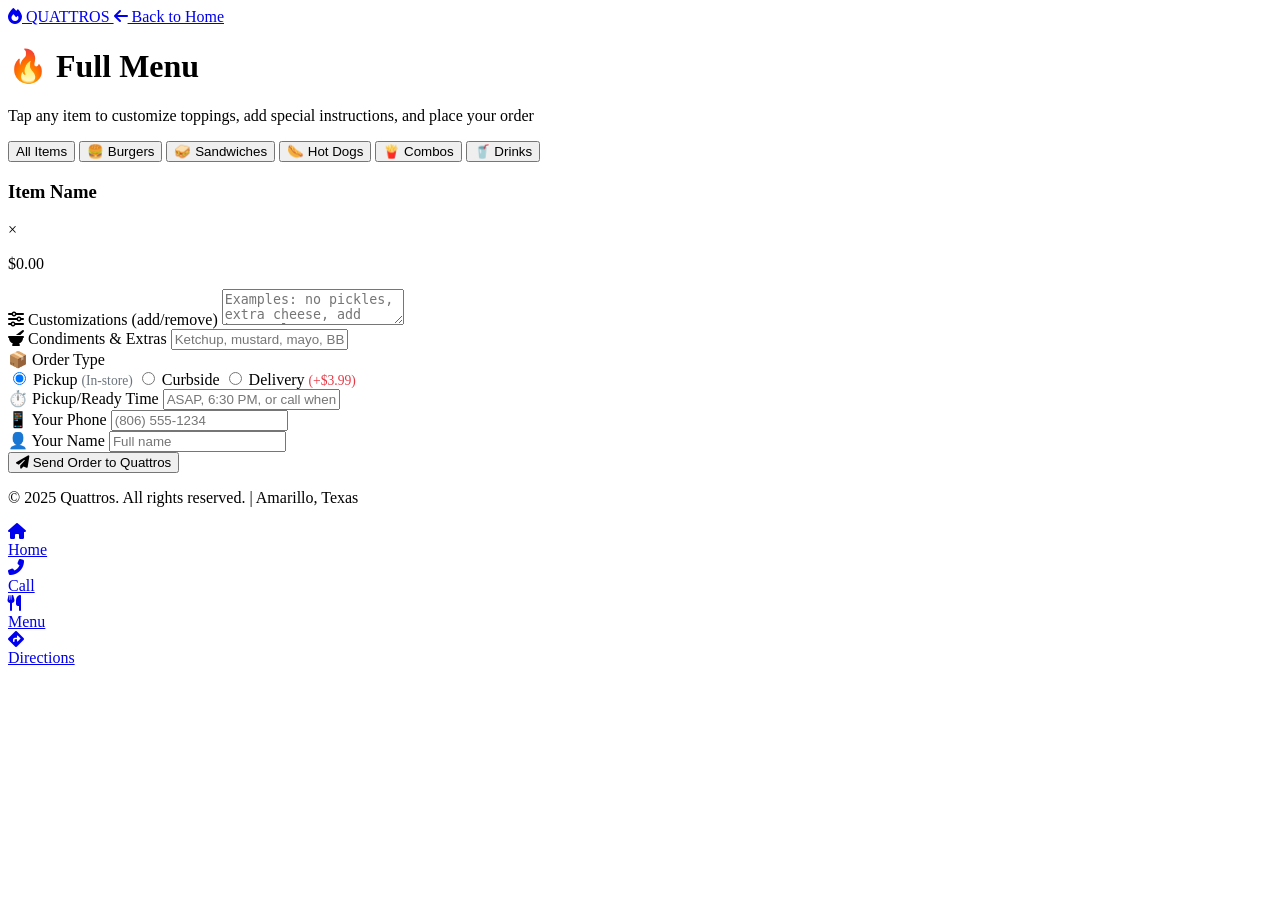
==== menu.html @ b724d635 "Add files via upload" ====
<!doctype html>
<html lang="en">
    <head>
        <meta charset="UTF-8" />
        <meta
            name="viewport"
            content="width=device-width, initial-scale=1.0, viewport-fit=cover"
        />
        <meta
            name="description"
            content="Quattros full menu - customize your burger, sandwich, or hot dog with toppings, condiments, and choose pickup or delivery. Order online now!"
        />
        <meta name="robots" content="index, follow" />

        <meta
            property="og:title"
            content="Quattros Menu - Customize & Order Online"
        />
        <meta
            property="og:description"
            content="Build your perfect meal with our full menu. Choose pickup, curbside, or delivery."
        />
        <meta property="og:type" content="website" />

        <link
            rel="canonical"
            href="https://www.quattrosamarillo.com/menu.html"
        />
        <link rel="icon" type="image/x-icon" href="assets/images/favicon.ico" />

        <link rel="preconnect" href="https://fonts.googleapis.com" />
        <link rel="preconnect" href="https://fonts.gstatic.com" crossorigin />
        <link
            href="https://fonts.googleapis.com/css2?family=Bebas+Neue&family=Inter:wght@400;500;600;700;800&display=swap"
            rel="stylesheet"
        />
        <link
            rel="stylesheet"
            href="https://cdnjs.cloudflare.com/ajax/libs/font-awesome/6.4.0/css/all.min.css"
        />
        <link rel="stylesheet" href="/assets/css/styles.css" />
        <link rel="stylesheet" href="/assets/css/menu-styles.css" />

        <title>Quattros Full Menu | Customize & Order Online</title>
    </head>
    <body>
        <nav class="menu-nav">
            <div class="nav-container">
                <a href="index.html" class="logo">
                    <i class="fas fa-fire"></i>
                    QUATTROS
                </a>
                <a href="index.html" class="back-home-btn">
                    <i class="fas fa-arrow-left"></i>
                    Back to Home
                </a>
            </div>
        </nav>

        <main class="menu-full-page">
            <div class="menu-header-page">
                <h1>🔥 Full Menu</h1>
                <p>
                    Tap any item to customize toppings, add special
                    instructions, and place your order
                </p>
            </div>

            <div class="category-filter">
                <button data-cat="all" class="filter-btn active">
                    All Items
                </button>
                <button data-cat="burgers" class="filter-btn">
                    🍔 Burgers
                </button>
                <button data-cat="sandwiches" class="filter-btn">
                    🥪 Sandwiches
                </button>
                <button data-cat="hotdogs" class="filter-btn">
                    🌭 Hot Dogs
                </button>
                <button data-cat="combos" class="filter-btn">🍟 Combos</button>
                <button data-cat="drinks" class="filter-btn">🥤 Drinks</button>
            </div>

            <div id="menuContainer" class="menu-items-grid"></div>
        </main>

        <!-- Order Modal -->
        <div id="orderModal" class="modal">
            <div class="modal-content">
                <div class="modal-header">
                    <h3 id="modalItemName">Item Name</h3>
                    <span class="close-modal">&times;</span>
                </div>
                <div class="modal-body">
                    <p class="modal-price" id="modalPrice">$0.00</p>
                    <form id="orderForm">
                        <input type="hidden" id="itemId" />
                        <input type="hidden" id="itemPrice" />

                        <div class="form-group">
                            <label
                                ><i class="fas fa-sliders-h"></i> Customizations
                                (add/remove)</label
                            >
                            <textarea
                                id="customizations"
                                rows="2"
                                placeholder="Examples: no pickles, extra cheese, add bacon, lettuce on side"
                            ></textarea>
                        </div>

                        <div class="form-group">
                            <label
                                ><i class="fas fa-mortar-pestle"></i> Condiments
                                & Extras</label
                            >
                            <input
                                type="text"
                                id="condiments"
                                placeholder="Ketchup, mustard, mayo, BBQ, jalapeños..."
                            />
                        </div>

                        <!-- Inside the modal, replace the Order Type section -->
                         <div class="form-group">
                             <label>📦 Order Type</label>
                             <div class="radio-group">
                                 <label>
                                     <input type="radio" name="orderType" value="Pickup" checked>
                                     Pickup <span style="color: #6c757d; font-size: 0.85rem;">(In-store)</span>
                                 </label>
                                 <label>
                                     <input type="radio" name="orderType" value="Curbside">
                                     Curbside
                                 </label>
                                 <label>
                                     <input type="radio" name="orderType" value="Delivery">
                                     Delivery <span style="color: #e63946; font-size: 0.85rem;">(+$3.99)</span>
                                 </label>
                             </div>
                         </div>

                        <div
                            id="addressGroup"
                            class="form-group"
                            style="display: none"
                        >
                            <label>🏠 Delivery Address</label>
                            <input
                                type="text"
                                id="deliveryAddress"
                                placeholder="Street address, city, zip"
                            />
                        </div>

                        <div class="form-group">
                            <label>⏱️ Pickup/Ready Time</label>
                            <input
                                type="text"
                                id="timeNote"
                                placeholder="ASAP, 6:30 PM, or call when ready"
                            />
                        </div>

                        <div class="form-group">
                            <label>📱 Your Phone</label>
                            <input
                                type="tel"
                                id="customerPhone"
                                required
                                placeholder="(806) 555-1234"
                            />
                        </div>

                        <div class="form-group">
                            <label>👤 Your Name</label>
                            <input
                                type="text"
                                id="customerName"
                                required
                                placeholder="Full name"
                            />
                        </div>

                        <button type="submit" class="btn-submit-order">
                            <i class="fas fa-paper-plane"></i> Send Order to
                            Quattros
                        </button>
                    </form>
                </div>
            </div>
        </div>

        <footer>
            <p>&copy; 2025 Quattros. All rights reserved. | Amarillo, Texas</p>
        </footer>
        
               <!-- Sticky Action Bar - Premium Liquid Glass -->
               <div class="sticky-action-bar">
               
                   <a href="index.html" class="action-btn" id="homeBtn">
                       <div class="btn-icon">
                           <i class="fas fa-home"></i>
                       </div>
                       <span class="btn-label">Home</span>
                       <div class="btn-glow"></div>
                   </a>
               
                   <a href="tel:+18065551234" class="action-btn" id="callBtn">
                       <div class="btn-icon">
                           <i class="fas fa-phone-alt"></i>
                       </div>
                       <span class="btn-label">Call</span>
                       <div class="btn-glow"></div>
                   </a>
                   
                   <a href="menu.html" class="action-btn" id="menuBtn">
                       <div class="btn-icon">
                           <i class="fas fa-utensils"></i>
                       </div>
                       <span class="btn-label">Menu</span>
                       <div class="btn-glow"></div>
                   </a>
                   
                   <a href="https://maps.google.com/?q=Amarillo+TX" target="_blank" class="action-btn" id="directionsBtn">
                       <div class="btn-icon">
                           <i class="fas fa-directions"></i>
                       </div>
                       <span class="btn-label">Directions</span>
                       <div class="btn-glow"></div>
                   </a>
               
               </div>
        <script src="/assets/js/menu-scripts.js"></script>
    </body>
</html>
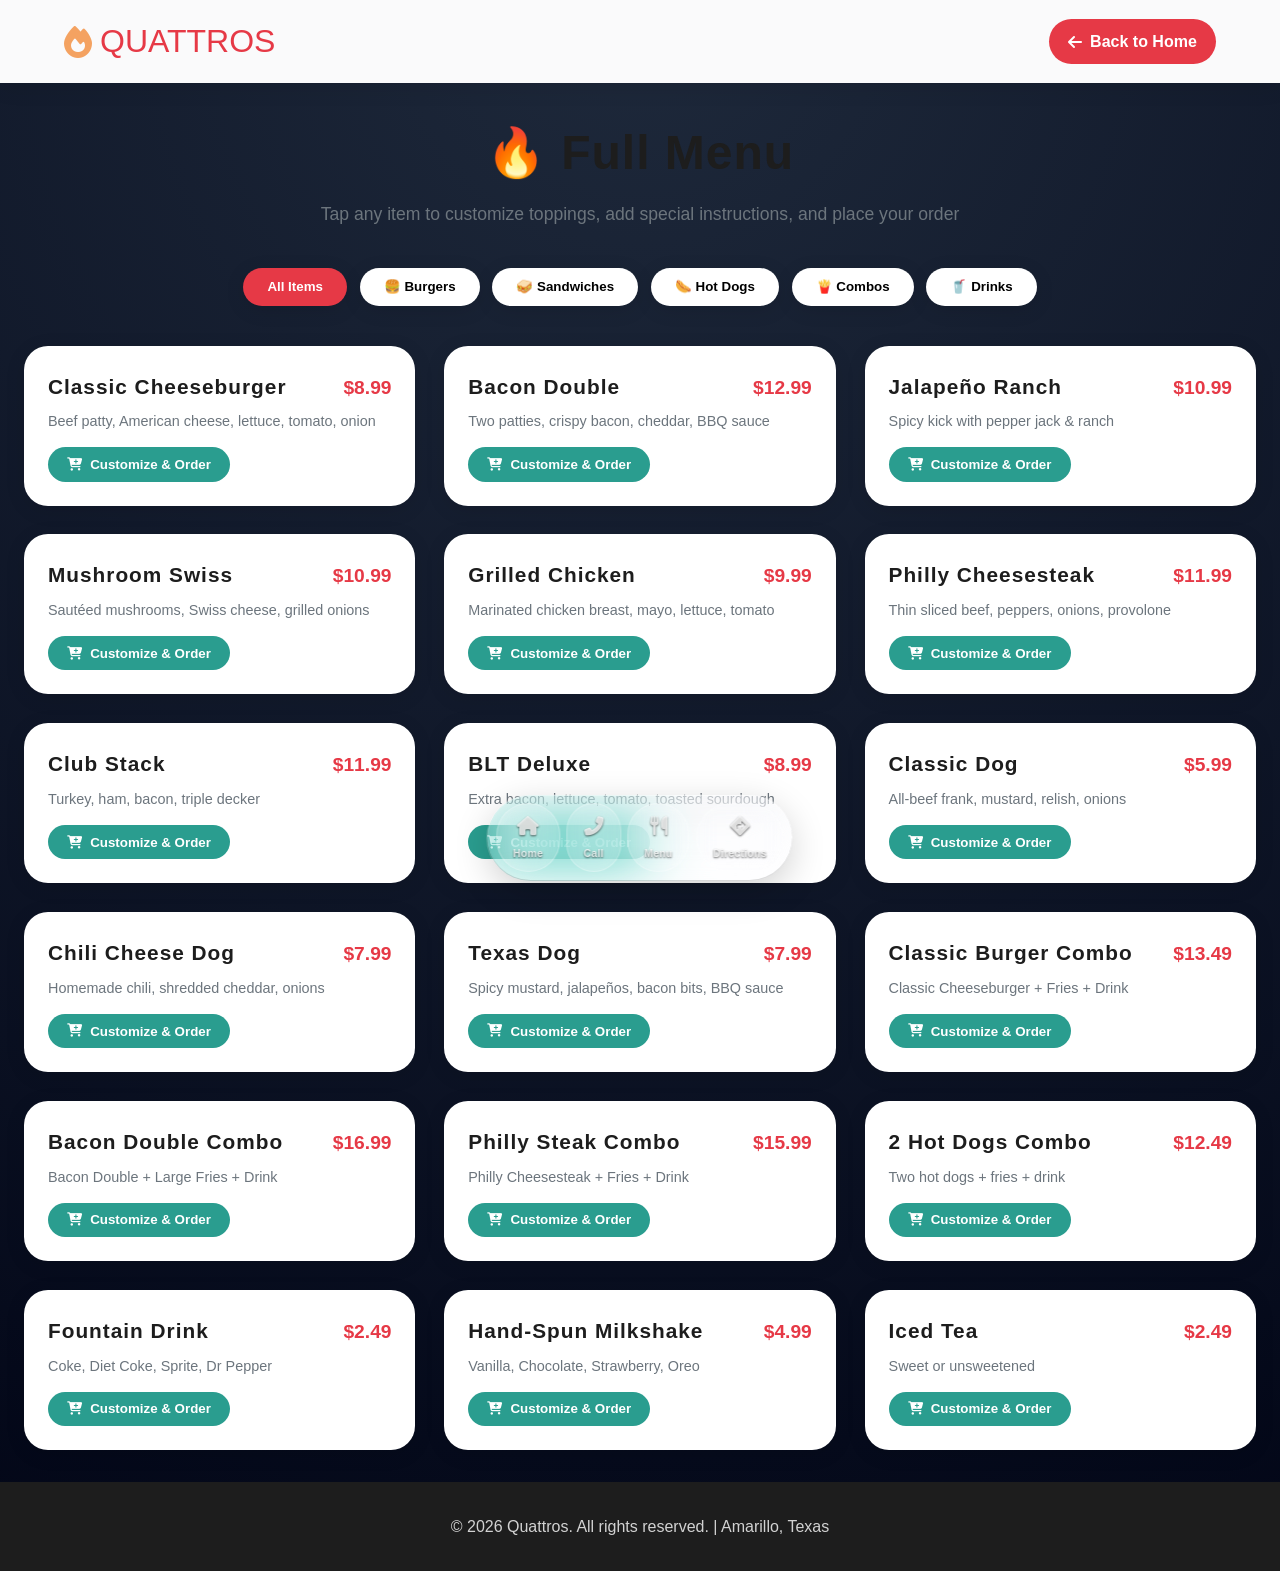
==== commit c191e0bd: "Add files via upload" ====
--- a/menu.html
+++ b/menu.html
@@ -194,7 +194,7 @@
         </div>
 
         <footer>
-            <p>&copy; 2025 Quattros. All rights reserved. | Amarillo, Texas</p>
+            <p>&copy; 2026 Quattros. All rights reserved. | Amarillo, Texas</p>
         </footer>
         
                <!-- Sticky Action Bar - Premium Liquid Glass -->
--- a/assets/css/styles.css
+++ b/assets/css/styles.css
@@ -0,0 +1,1164 @@
+:root {
+     --primary: #e63946;
+     --primary-dark: #d62828;
+     --secondary: #f4a261;
+     --accent: #2a9d8f;
+     --dark: #1d1d1d;
+     --light: #f8f9fa;
+     --gray: #6c757d;
+     --white: #ffffff;
+     --shadow: 0 4px 20px rgba(0, 0, 0, 0.1);
+     --shadow-hover: 0 8px 30px rgba(0, 0, 0, 0.15);
+}
+
+* {
+     margin: 0;
+     padding: 0;
+     box-sizing: border-box;
+}
+
+html {
+     scroll-behavior: smooth;
+}
+
+body {
+     font-family: "Inter", sans-serif;
+     background-color: var(--light);
+     color: var(--dark);
+     line-height: 1.6;
+     overflow-x: hidden;
+}
+
+h1,
+h2,
+h3,
+.brand {
+     font-family: "Bebas Neue", sans-serif;
+     letter-spacing: 1px;
+}
+
+/* Navigation */
+nav {
+     position: fixed;
+     top: 0;
+     width: 100%;
+     background: rgba(255, 255, 255, 0.95);
+     backdrop-filter: blur(10px);
+     z-index: 1000;
+     padding: 1rem 0;
+     box-shadow: var(--shadow);
+     transition: all 0.3s ease;
+}
+
+.nav-container {
+     max-width: 1200px;
+     margin: 0 auto;
+     padding: 0 1.5rem;
+     display: flex;
+     justify-content: space-between;
+     align-items: center;
+}
+
+.logo {
+     font-family: "Bebas Neue", sans-serif;
+     font-size: 2rem;
+     color: var(--primary);
+     text-decoration: none;
+     display: flex;
+     align-items: center;
+     gap: 0.5rem;
+}
+
+.logo i {
+     color: var(--secondary);
+}
+
+.nav-phone {
+     display: flex;
+     align-items: center;
+     gap: 0.5rem;
+     color: var(--dark);
+     text-decoration: none;
+     font-weight: 600;
+     font-size: 1.1rem;
+     transition: color 0.3s;
+}
+
+.nav-phone:hover {
+     color: var(--primary);
+}
+
+/* Hero Section */
+.hero {
+     margin-top: 70px;
+     background: linear-gradient(135deg, var(--dark) 0%, #2d2d2d 100%);
+     color: var(--white);
+     padding: 4rem 1.5rem;
+     position: relative;
+     overflow: hidden;
+}
+
+.hero::before {
+     content: "";
+     position: absolute;
+     top: -50%;
+     right: -20%;
+     width: 600px;
+     height: 600px;
+     background: radial-gradient(
+     circle,
+     rgba(230, 57, 70, 0.2) 0%,
+     transparent 70%
+     );
+     border-radius: 50%;
+}
+
+.hero-container {
+     max-width: 1200px;
+     margin: 0 auto;
+     display: grid;
+     grid-template-columns: 1fr;
+     gap: 3rem;
+     align-items: center;
+     position: relative;
+     z-index: 1;
+}
+
+.hero-content h1 {
+     font-size: 3.5rem;
+     line-height: 1;
+     margin-bottom: 1rem;
+     background: linear-gradient(135deg, var(--white) 0%, var(--secondary) 100%);
+     -webkit-background-clip: text;
+     -webkit-text-fill-color: transparent;
+     background-clip: text;
+}
+
+.hero-content p {
+     font-size: 1.25rem;
+     color: #ccc;
+     margin-bottom: 2rem;
+     max-width: 500px;
+}
+
+.status-badge {
+     display: inline-flex;
+     align-items: center;
+     gap: 0.5rem;
+     background: rgba(42, 157, 143, 0.2);
+     color: var(--accent);
+     padding: 0.5rem 1rem;
+     border-radius: 50px;
+     font-size: 0.9rem;
+     font-weight: 600;
+     margin-bottom: 1.5rem;
+     border: 1px solid rgba(42, 157, 143, 0.3);
+}
+
+.status-badge::before {
+     content: "";
+     width: 8px;
+     height: 8px;
+     background: var(--accent);
+     border-radius: 50%;
+     animation: pulse 2s infinite;
+}
+
+@keyframes pulse {
+     0%,
+     100% {
+          opacity: 1;
+     }
+     50% {
+          opacity: 0.5;
+     }
+}
+
+.hero-buttons {
+     display: flex;
+     gap: 1rem;
+     flex-wrap: wrap;
+}
+
+.btn {
+     display: inline-flex;
+     align-items: center;
+     justify-content: center;
+     gap: 0.5rem;
+     padding: 1rem 2rem;
+     border-radius: 12px;
+     font-weight: 700;
+     font-size: 1.1rem;
+     text-decoration: none;
+     transition: all 0.3s ease;
+     border: none;
+     cursor: pointer;
+     min-height: 56px;
+}
+
+.btn-primary {
+     background: var(--primary);
+     color: var(--white);
+     box-shadow: 0 4px 15px rgba(230, 57, 70, 0.4);
+}
+
+.btn-primary:hover {
+     background: var(--primary-dark);
+     transform: translateY(-2px);
+     box-shadow: 0 6px 20px rgba(230, 57, 70, 0.5);
+}
+
+.btn-secondary {
+     background: transparent;
+     color: var(--white);
+     border: 2px solid var(--white);
+}
+
+.btn-secondary:hover {
+     background: var(--white);
+     color: var(--dark);
+}
+
+.hero-image {
+     position: relative;
+}
+
+.hero-image img {
+     width: 100%;
+     max-width: 600px;
+     border-radius: 20px;
+     box-shadow: 0 20px 60px rgba(0, 0, 0, 0.5);
+     transform: rotate(-3deg);
+     transition: transform 0.3s ease;
+}
+
+.hero-image:hover img {
+     transform: rotate(0deg) scale(1.02);
+}
+
+.floating-badge {
+     position: absolute;
+     bottom: 20px;
+     left: -20px;
+     background: var(--white);
+     color: var(--dark);
+     padding: 1rem 1.5rem;
+     border-radius: 15px;
+     box-shadow: var(--shadow);
+     font-weight: 700;
+     display: flex;
+     align-items: center;
+     gap: 0.5rem;
+     animation: float 3s ease-in-out infinite;
+}
+
+@keyframes float {
+     0%,
+     100% {
+          transform: translateY(0);
+     }
+     50% {
+          transform: translateY(-10px);
+     }
+}
+
+/* Sticky Action Bar */
+.sticky-bar {
+     position: fixed;
+     bottom: 0;
+     left: 0;
+     right: 0;
+     background: var(--white);
+     padding: 1rem;
+     box-shadow: 0 -4px 20px rgba(0, 0, 0, 0.1);
+     z-index: 999;
+     display: flex;
+     justify-content: space-around;
+     gap: 1rem;
+     border-top: 3px solid var(--primary);
+}
+
+.sticky-btn {
+     flex: 1;
+     display: flex;
+     flex-direction: column;
+     align-items: center;
+     gap: 0.25rem;
+     text-decoration: none;
+     color: var(--dark);
+     font-size: 0.75rem;
+     font-weight: 600;
+     transition: color 0.3s;
+}
+
+.sticky-btn i {
+     font-size: 1.5rem;
+     color: var(--primary);
+}
+
+.sticky-btn:hover {
+     color: var(--primary);
+}
+
+/* Section Styles */
+section {
+     padding: 4rem 1.5rem;
+}
+
+.container {
+     max-width: 1200px;
+     margin: 0 auto;
+}
+
+.section-header {
+     text-align: center;
+     margin-bottom: 3rem;
+}
+
+.section-header h2 {
+     font-size: 2.5rem;
+     color: var(--dark);
+     margin-bottom: 0.5rem;
+}
+
+.section-header p {
+     color: var(--gray);
+     font-size: 1.1rem;
+}
+
+/* About Section */
+.about {
+     background: var(--white);
+}
+
+.about-content {
+     max-width: 800px;
+     margin: 0 auto;
+     text-align: center;
+     font-size: 1.2rem;
+     line-height: 1.8;
+     color: var(--gray);
+}
+
+.about-content strong {
+     color: var(--primary);
+}
+
+/* Menu Section */
+.menu {
+     background: var(--light);
+}
+
+.menu-grid {
+     display: grid;
+     grid-template-columns: repeat(auto-fit, minmax(280px, 1fr));
+     gap: 2rem;
+}
+
+.menu-category {
+     background: var(--white);
+     border-radius: 20px;
+     padding: 2rem;
+     box-shadow: var(--shadow);
+     transition:
+     transform 0.3s ease,
+     box-shadow 0.3s ease;
+}
+
+.menu-category:hover {
+     transform: translateY(-5px);
+     box-shadow: var(--shadow-hover);
+}
+
+.category-header {
+     display: flex;
+     align-items: center;
+     gap: 1rem;
+     margin-bottom: 1.5rem;
+     padding-bottom: 1rem;
+     border-bottom: 3px solid var(--light);
+}
+
+.category-icon {
+     width: 50px;
+     height: 50px;
+     background: var(--primary);
+     color: var(--white);
+     border-radius: 12px;
+     display: flex;
+     align-items: center;
+     justify-content: center;
+     font-size: 1.5rem;
+}
+
+.category-header h3 {
+     font-size: 1.8rem;
+     color: var(--dark);
+}
+
+.menu-item {
+     display: flex;
+     justify-content: space-between;
+     align-items: flex-start;
+     padding: 1rem 0;
+     border-bottom: 1px solid #eee;
+}
+
+.menu-item:last-child {
+     border-bottom: none;
+}
+
+.item-info h4 {
+     font-size: 1.1rem;
+     color: var(--dark);
+     margin-bottom: 0.25rem;
+     font-family: "Inter", sans-serif;
+     font-weight: 700;
+}
+
+.item-info p {
+     font-size: 0.9rem;
+     color: var(--gray);
+}
+
+.item-price {
+     font-weight: 700;
+     color: var(--primary);
+     font-size: 1.1rem;
+     white-space: nowrap;
+     margin-left: 1rem;
+}
+
+/* Gallery Section */
+.gallery {
+     background: var(--dark);
+     color: var(--white);
+}
+
+.gallery .section-header h2 {
+     color: var(--white);
+}
+
+.gallery-grid {
+     display: grid;
+     grid-template-columns: repeat(2, 1fr);
+     gap: 1rem;
+}
+
+.gallery-item {
+     position: relative;
+     overflow: hidden;
+     border-radius: 15px;
+     aspect-ratio: 1;
+     cursor: pointer;
+}
+
+.gallery-item img {
+     width: 100%;
+     height: 100%;
+     object-fit: cover;
+     transition: transform 0.5s ease;
+}
+
+.gallery-item:hover img {
+     transform: scale(1.1);
+}
+
+.gallery-item.large {
+     grid-column: span 2;
+     aspect-ratio: 16/9;
+}
+
+.gallery-overlay {
+     position: absolute;
+     bottom: 0;
+     left: 0;
+     right: 0;
+     background: linear-gradient(to top, rgba(0, 0, 0, 0.8), transparent);
+     padding: 1.5rem;
+     opacity: 0;
+     transition: opacity 0.3s ease;
+}
+
+.gallery-item:hover .gallery-overlay {
+     opacity: 1;
+}
+
+/* Testimonials */
+.testimonials {
+     background: var(--white);
+}
+
+.testimonial-grid {
+     display: grid;
+     grid-template-columns: repeat(auto-fit, minmax(300px, 1fr));
+     gap: 2rem;
+}
+
+.testimonial-card {
+     background: var(--light);
+     padding: 2rem;
+     border-radius: 20px;
+     position: relative;
+     border-left: 4px solid var(--primary);
+}
+
+.testimonial-card::before {
+     content: '"';
+     position: absolute;
+     top: 1rem;
+     right: 1.5rem;
+     font-size: 4rem;
+     color: var(--primary);
+     opacity: 0.2;
+     font-family: serif;
+     line-height: 1;
+}
+
+.stars {
+     color: var(--secondary);
+     margin-bottom: 1rem;
+     font-size: 1.2rem;
+}
+
+.testimonial-text {
+     font-size: 1.1rem;
+     color: var(--dark);
+     margin-bottom: 1rem;
+     font-style: italic;
+}
+
+.testimonial-author {
+     font-weight: 700;
+     color: var(--gray);
+}
+
+/* Location Section */
+.location {
+     background: var(--light);
+}
+
+.location-grid {
+     display: grid;
+     grid-template-columns: 1fr;
+     gap: 2rem;
+}
+
+.map-container {
+     background: var(--white);
+     border-radius: 20px;
+     overflow: hidden;
+     box-shadow: var(--shadow);
+     height: 400px;
+}
+
+.map-container iframe {
+     width: 100%;
+     height: 100%;
+     border: none;
+}
+
+.hours-card {
+     background: var(--white);
+     padding: 2rem;
+     border-radius: 20px;
+     box-shadow: var(--shadow);
+}
+
+.hours-card h3 {
+     font-size: 1.5rem;
+     margin-bottom: 1.5rem;
+     color: var(--dark);
+     display: flex;
+     align-items: center;
+     gap: 0.5rem;
+}
+
+.hours-list {
+     list-style: none;
+}
+
+.hours-list li {
+     display: flex;
+     justify-content: space-between;
+     padding: 0.75rem 0;
+     border-bottom: 1px solid #eee;
+     font-size: 1.1rem;
+}
+
+.hours-list li:last-child {
+     border-bottom: none;
+}
+
+.hours-list .day {
+     font-weight: 600;
+     color: var(--dark);
+}
+
+.hours-list .time {
+     color: var(--gray);
+}
+
+.hours-list .today {
+     color: var(--accent);
+     font-weight: 700;
+}
+
+.address-box {
+     margin-top: 2rem;
+     padding-top: 2rem;
+     border-top: 2px solid var(--light);
+}
+
+.address-box p {
+     display: flex;
+     align-items: center;
+     gap: 0.5rem;
+     font-size: 1.1rem;
+     color: var(--dark);
+}
+
+/* CTA Section */
+.cta-section {
+     background: linear-gradient(
+     135deg,
+     var(--primary) 0%,
+     var(--primary-dark) 100%
+     );
+     color: var(--white);
+     text-align: center;
+     padding: 5rem 1.5rem;
+     position: relative;
+     overflow: hidden;
+}
+
+.cta-section::before {
+     content: "";
+     position: absolute;
+     top: 0;
+     left: 0;
+     right: 0;
+     bottom: 0;
+     background: url('data:image/svg+xml,<svg width="100" height="100" xmlns="http://www.w3.org/2000/svg"><rect width="100" height="100" fill="none" stroke="rgba(255,255,255,0.1)" stroke-width="2"/></svg>');
+     opacity: 0.3;
+}
+
+.cta-section h2 {
+     font-size: 3rem;
+     margin-bottom: 1rem;
+     position: relative;
+}
+
+.cta-section p {
+     font-size: 1.25rem;
+     margin-bottom: 2rem;
+     opacity: 0.9;
+     position: relative;
+}
+
+.cta-buttons {
+     display: flex;
+     gap: 1rem;
+     justify-content: center;
+     flex-wrap: wrap;
+     position: relative;
+}
+
+.btn-white {
+     background: var(--white);
+     color: var(--primary);
+}
+
+.btn-white:hover {
+     background: var(--light);
+     transform: translateY(-2px);
+}
+
+.btn-outline-white {
+     background: transparent;
+     color: var(--white);
+     border: 2px solid var(--white);
+}
+
+.btn-outline-white:hover {
+     background: var(--white);
+     color: var(--primary);
+}
+
+/* Contact Section */
+.contact {
+     background: var(--white);
+     padding-bottom: 6rem;
+}
+
+.contact-grid {
+     display: grid;
+     grid-template-columns: 1fr;
+     gap: 3rem;
+}
+
+.contact-info h3 {
+     font-size: 2rem;
+     margin-bottom: 1rem;
+     color: var(--dark);
+}
+
+.contact-info > p {
+     color: var(--gray);
+     margin-bottom: 2rem;
+     font-size: 1.1rem;
+}
+
+.contact-methods {
+     display: flex;
+     flex-direction: column;
+     gap: 1.5rem;
+}
+
+.contact-method {
+     display: flex;
+     align-items: center;
+     gap: 1rem;
+     padding: 1.5rem;
+     background: var(--light);
+     border-radius: 15px;
+     text-decoration: none;
+     color: var(--dark);
+     transition: all 0.3s ease;
+}
+
+.contact-method:hover {
+     background: var(--primary);
+     color: var(--white);
+     transform: translateX(5px);
+}
+
+.contact-method i {
+     font-size: 1.5rem;
+     color: var(--primary);
+     transition: color 0.3s;
+}
+
+.contact-method:hover i {
+     color: var(--white);
+}
+
+.contact-method div strong {
+     display: block;
+     font-size: 1.2rem;
+     margin-bottom: 0.25rem;
+}
+
+.contact-method div span {
+     font-size: 0.9rem;
+     opacity: 0.8;
+}
+
+.contact-form {
+     background: var(--light);
+     padding: 2rem;
+     border-radius: 20px;
+}
+
+.form-group {
+     margin-bottom: 1.5rem;
+}
+
+.form-group label {
+     display: block;
+     margin-bottom: 0.5rem;
+     font-weight: 600;
+     color: var(--dark);
+}
+
+.form-group input,
+.form-group textarea {
+     width: 100%;
+     padding: 1rem;
+     border: 2px solid #ddd;
+     border-radius: 10px;
+     font-family: inherit;
+     font-size: 1rem;
+     transition: border-color 0.3s;
+}
+
+.form-group input:focus,
+.form-group textarea:focus {
+     outline: none;
+     border-color: var(--primary);
+}
+
+.form-group textarea {
+     resize: vertical;
+     min-height: 120px;
+}
+
+/* Footer */
+footer {
+     background: var(--dark);
+     color: var(--white);
+     text-align: center;
+     padding: 2rem;
+     margin-bottom: 70px;
+}
+
+footer p {
+     opacity: 0.8;
+}
+
+/* Responsive */
+@media (min-width: 768px) {
+     .hero-container {
+          grid-template-columns: 1fr 1fr;
+     }
+
+     .hero-content h1 {
+          font-size: 4.5rem;
+     }
+
+     .gallery-grid {
+          grid-template-columns: repeat(3, 1fr);
+     }
+
+     .location-grid {
+          grid-template-columns: 2fr 1fr;
+     }
+
+     .contact-grid {
+          grid-template-columns: 1fr 1fr;
+     }
+
+     .sticky-bar {
+          display: none;
+     }
+
+     footer {
+          margin-bottom: 0;
+     }
+
+     section {
+          padding: 5rem 2rem;
+     }
+}
+
+@media (min-width: 1024px) {
+     .hero-content h1 {
+          font-size: 5rem;
+     }
+
+     .section-header h2 {
+          font-size: 3rem;
+     }
+}
+
+/* Animations */
+.fade-in {
+     opacity: 0;
+     transform: translateY(30px);
+     transition:
+     opacity 0.6s ease,
+     transform 0.6s ease;
+}
+
+.fade-in.visible {
+     opacity: 1;
+     transform: translateY(0);
+}
+
+/* Quattros Custom Menu Button - Pearl Style */
+.quattros-menu-btn {
+     --white: #ffe7ff;
+     --bg: #e63946;
+     --primary-glow: #f4a261;
+     --radius: 100px;
+     outline: none;
+     cursor: pointer;
+     border: 0;
+     position: relative;
+     border-radius: var(--radius);
+     background-color: var(--bg);
+     transition: all 0.2s ease;
+     box-shadow:
+     inset 0 0.3rem 0.9rem rgba(255, 255, 255, 0.4),
+     inset 0 -0.1rem 0.3rem rgba(0, 0, 0, 0.2),
+     inset 0 -0.4rem 0.9rem rgba(244, 162, 97, 0.5),
+     0 2rem 2rem rgba(0, 0, 0, 0.2),
+     0 0.5rem 0.5rem -0.4rem rgba(0, 0, 0, 0.5);
+}
+
+.quattros-menu-btn .btn-wrap {
+     font-size: 1.2rem;
+     font-weight: 700;
+     color: var(--white);
+     padding: 1rem 2rem;
+     border-radius: inherit;
+     position: relative;
+     overflow: hidden;
+     font-family: 'Inter', sans-serif;
+     letter-spacing: 0.5px;
+}
+
+.quattros-menu-btn .btn-wrap p span:nth-child(2) {
+     display: none;
+}
+
+.quattros-menu-btn:hover .btn-wrap p span:nth-child(1) {
+     display: none;
+}
+
+.quattros-menu-btn:hover .btn-wrap p span:nth-child(2) {
+     display: inline-block;
+}
+
+.quattros-menu-btn .btn-wrap p {
+     display: flex;
+     align-items: center;
+     justify-content: center;
+     gap: 0.75rem;
+     margin: 0;
+     transition: all 0.2s ease;
+     transform: translateY(2%);
+     mask-image: linear-gradient(to bottom, white 40%, transparent);
+}
+
+.quattros-menu-btn .btn-wrap::before,
+.quattros-menu-btn .btn-wrap::after {
+     content: "";
+     position: absolute;
+     transition: all 0.3s ease;
+}
+
+.quattros-menu-btn .btn-wrap::before {
+     left: -15%;
+     right: -15%;
+     bottom: 25%;
+     top: -100%;
+     border-radius: 50%;
+     background-color: rgba(255, 255, 255, 0.2);
+}
+
+.quattros-menu-btn .btn-wrap::after {
+     left: 6%;
+     right: 6%;
+     top: 12%;
+     bottom: 40%;
+     border-radius: 22px 22px 0 0;
+     box-shadow: inset 0 10px 8px -10px rgba(255, 255, 255, 0.9);
+     background: linear-gradient(
+     180deg,
+     rgba(255, 255, 255, 0.4) 0%,
+     rgba(0, 0, 0, 0) 50%,
+     rgba(0, 0, 0, 0) 100%
+     );
+}
+
+.quattros-menu-btn:hover {
+     background-color: #d62828;
+     box-shadow:
+     inset 0 0.3rem 0.9rem rgba(255, 255, 255, 0.5),
+     inset 0 -0.1rem 0.3rem rgba(0, 0, 0, 0.3),
+     inset 0 -0.4rem 0.9rem rgba(244, 162, 97, 0.8),
+     0 2rem 2.5rem rgba(0, 0, 0, 0.3),
+     0 0.5rem 0.8rem -0.4rem rgba(0, 0, 0, 0.6);
+}
+
+.quattros-menu-btn:hover .btn-wrap::before {
+     transform: translateY(-5%);
+}
+
+.quattros-menu-btn:hover .btn-wrap::after {
+     opacity: 0.6;
+     transform: translateY(5%);
+}
+
+.quattros-menu-btn:hover .btn-wrap p {
+     transform: translateY(-4%);
+}
+
+.quattros-menu-btn:active {
+     transform: translateY(4px);
+     box-shadow:
+     inset 0 0.3rem 0.5rem rgba(255, 255, 255, 0.6),
+     inset 0 -0.1rem 0.3rem rgba(0, 0, 0, 0.3),
+     inset 0 -0.4rem 0.9rem rgba(244, 162, 97, 0.6),
+     0 1.5rem 1.5rem rgba(0, 0, 0, 0.2),
+     0 0.3rem 0.5rem -0.3rem rgba(0, 0, 0, 0.5);
+}
+
+/* Responsive adjustments */
+@media (max-width: 768px) {
+     .quattros-menu-btn .btn-wrap {
+          font-size: 1rem;
+          padding: 0.8rem 1.5rem;
+     }
+
+     .quattros-menu-btn .btn-wrap p {
+          gap: 0.5rem;
+     }
+}
+
+@media (max-width: 480px) {
+     .quattros-menu-btn .btn-wrap {
+          font-size: 0.9rem;
+          padding: 0.7rem 1.2rem;
+     }
+}
+/* ============================================
+   PREMIUM STICKY ACTION BAR - TRUE GLASS
+   ============================================ */
+
+.sticky-action-bar {
+     position: fixed;
+     bottom: 1.2rem;
+     left: 50%;
+     transform: translateX(-50%);
+     display: flex;
+     gap: 0.4rem;
+     padding: 0.55rem;
+     z-index: 1000;
+
+     /* FIXED glass visibility */
+     background: rgba(245, 245, 255, 0.14);
+     backdrop-filter: blur(28px) saturate(180%);
+     -webkit-backdrop-filter: blur(28px) saturate(180%);
+
+     box-shadow:
+     0 10px 35px rgba(0, 0, 0, 0.18),
+     inset 0 1px 0 rgba(255, 255, 255, 0.35),
+     inset 0 -1px 0 rgba(0, 0, 0, 0.15),
+     0 0 0 1px rgba(255, 255, 255, 0.25);
+
+     border-radius: 100px;
+}
+
+/* Buttons */
+.action-btn {
+     position: relative;
+     display: flex;
+     flex-direction: column;
+     align-items: center;
+     justify-content: center;
+     gap: 0.2rem;
+     text-decoration: none;
+     padding: 0.5rem 1rem;
+     border-radius: 80px;
+     overflow: hidden;
+
+     background: rgba(255, 255, 255, 0.12);
+     backdrop-filter: blur(10px);
+     border: 1px solid rgba(255, 255, 255, 0.25);
+
+     transition: all 0.25s cubic-bezier(0.2, 0.9, 0.4, 1.1);
+}
+
+/* Icons */
+.btn-icon {
+     font-size: 1.2rem;
+     z-index: 2;
+}
+
+/* Default glass icon */
+.btn-icon i {
+     color: rgba(255, 255, 255, 0.78);
+
+     /* soft glow for glass feel */
+     text-shadow:
+     0 1px 2px rgba(0, 0, 0, 0.6),
+     0 0 6px rgba(255, 255, 255, 0.15);
+
+     transition: all 0.25s ease;
+}
+/* Labels */
+.btn-label {
+     font-size: 0.65rem;
+     font-weight: 600;
+     letter-spacing: 0.3px;
+
+     color: rgba(255, 255, 255, 0.78);
+
+     /* depth + readability on glass */
+     text-shadow:
+     0 1px 2px rgba(0, 0, 0, 0.6),
+     0 0 4px rgba(255, 255, 255, 0.12);
+
+     z-index: 2;
+     transition: all 0.25s ease;
+}
+
+/* ===== REAL GLASS ACTIVE STATE ===== */
+.action-btn.active {
+     background: rgba(230, 57, 70, 0.18);
+     backdrop-filter: blur(14px) saturate(180%);
+     border: 1px solid rgba(255, 255, 255, 0.35);
+
+     box-shadow:
+     0 6px 20px rgba(230, 57, 70, 0.25),
+     inset 0 1px 0 rgba(255, 255, 255, 0.35),
+     inset 0 -1px 0 rgba(230, 57, 70, 0.25);
+}
+
+.action-btn.active i,
+.action-btn.active .btn-label {
+     color: white;
+}
+
+/* Hover */
+.action-btn:hover {
+     transform: translateY(-3px);
+     background: rgba(255, 255, 255, 0.2);
+}
+
+/* Click feedback (CRITICAL) */
+.action-btn.active-click {
+     transform: scale(0.92);
+     background: rgba(230, 57, 70, 0.25);
+     box-shadow:
+     0 2px 10px rgba(230, 57, 70, 0.35);
+}
+
+/* Glow */
+.btn-glow {
+     position: absolute;
+     top: 50%;
+     left: 50%;
+     width: 0;
+     height: 0;
+     border-radius: 50%;
+     transform: translate(-50%, -50%);
+     background: radial-gradient(circle, rgba(255,255,255,0.6), transparent);
+     opacity: 0;
+     transition: 0.3s;
+}
+
+.action-btn:hover .btn-glow {
+     width: 80px;
+     height: 80px;
+     opacity: 0.25;
+}
+
+/* Responsive */
+@media (max-width: 600px) {
+     .action-btn {
+          padding: 0.45rem 0.8rem;
+     }
+}
+
+body {
+     background: radial-gradient(circle at top, #1e293b, #020617);
+}
+
+.action-btn.active .btn-icon i {
+     color: rgba(255, 255, 255, 0.95);
+
+     text-shadow:
+     0 1px 2px rgba(0, 0, 0, 0.5),
+     0 0 8px rgba(230, 57, 70, 0.6);
+}
+
+.action-btn:hover .btn-icon i {
+     color: rgba(255, 255, 255, 1);
+
+     text-shadow:
+     0 2px 4px rgba(0, 0, 0, 0.6),
+     0 0 10px rgba(255, 255, 255, 0.25);
+}
--- a/assets/css/menu-styles.css
+++ b/assets/css/menu-styles.css
@@ -0,0 +1,406 @@
+.menu-nav {
+     position: sticky;
+     top: 0;
+     background: rgba(255, 255, 255, 0.98);
+     backdrop-filter: blur(10px);
+     z-index: 100;
+     padding: 1rem 0;
+     box-shadow: var(--shadow);
+}
+
+.back-home-btn {
+     display: inline-flex;
+     align-items: center;
+     gap: 0.5rem;
+     background: var(--primary);
+     color: white;
+     padding: 0.6rem 1.2rem;
+     border-radius: 40px;
+     text-decoration: none;
+     font-weight: 600;
+     transition: transform 0.2s;
+}
+
+.back-home-btn:hover {
+     transform: translateX(-3px);
+     background: var(--primary-dark);
+}
+
+.menu-full-page {
+     max-width: 1300px;
+     margin: 2rem auto;
+     padding: 0 1.5rem;
+}
+
+.menu-header-page {
+     text-align: center;
+     margin-bottom: 2.5rem;
+}
+
+.menu-header-page h1 {
+     font-size: 3rem;
+     color: var(--dark);
+     margin-bottom: 0.5rem;
+}
+
+.menu-header-page p {
+     color: var(--gray);
+     font-size: 1.1rem;
+}
+
+.category-filter {
+     display: flex;
+     flex-wrap: wrap;
+     justify-content: center;
+     gap: 0.8rem;
+     margin-bottom: 2.5rem;
+}
+
+.filter-btn {
+     background: white;
+     border: none;
+     padding: 0.7rem 1.5rem;
+     border-radius: 40px;
+     font-weight: 600;
+     cursor: pointer;
+     font-family: 'Inter', sans-serif;
+     box-shadow: var(--shadow);
+     transition: all 0.2s;
+}
+
+.filter-btn.active {
+     background: var(--primary);
+     color: white;
+}
+
+.filter-btn:hover {
+     transform: translateY(-2px);
+}
+
+.menu-items-grid {
+     display: grid;
+     grid-template-columns: repeat(auto-fill, minmax(320px, 1fr));
+     gap: 1.8rem;
+}
+
+.menu-item-card {
+     background: white;
+     border-radius: 24px;
+     overflow: hidden;
+     box-shadow: var(--shadow);
+     transition: transform 0.2s, box-shadow 0.2s;
+     cursor: pointer;
+}
+
+.menu-item-card:hover {
+     transform: translateY(-5px);
+     box-shadow: var(--shadow-hover);
+}
+
+.card-body {
+     padding: 1.5rem;
+}
+
+.item-header {
+     display: flex;
+     justify-content: space-between;
+     align-items: baseline;
+     margin-bottom: 0.5rem;
+}
+
+.item-header h3 {
+     font-size: 1.3rem;
+     font-weight: 800;
+}
+
+.item-price {
+     color: var(--primary);
+     font-weight: 800;
+     font-size: 1.2rem;
+}
+
+.item-desc {
+     color: var(--gray);
+     font-size: 0.9rem;
+     margin: 0.5rem 0 1rem;
+     line-height: 1.4;
+}
+
+.combo-badge {
+     background: #ffe5b4;
+     font-size: 0.7rem;
+     padding: 0.2rem 0.6rem;
+     border-radius: 50px;
+     display: inline-block;
+     margin-left: 0.5rem;
+     font-weight: 600;
+}
+
+.order-trigger {
+     background: var(--accent);
+     color: white;
+     border: none;
+     padding: 0.6rem 1.2rem;
+     border-radius: 30px;
+     font-weight: 600;
+     display: inline-flex;
+     align-items: center;
+     gap: 0.5rem;
+     cursor: pointer;
+     transition: 0.2s;
+}
+
+.order-trigger:hover {
+     background: #21867a;
+}
+
+/* Modal Styles */
+.modal {
+     display: none;
+     position: fixed;
+     top: 0;
+     left: 0;
+     width: 100%;
+     height: 100%;
+     background: rgba(0, 0, 0, 0.8);
+     backdrop-filter: blur(5px);
+     z-index: 2000;
+     align-items: center;
+     justify-content: center;
+}
+
+.modal.active {
+     display: flex;
+}
+
+.modal-content {
+     background: white;
+     max-width: 550px;
+     width: 90%;
+     border-radius: 28px;
+     max-height: 90vh;
+     overflow-y: auto;
+}
+
+.modal-header {
+     display: flex;
+     justify-content: space-between;
+     align-items: center;
+     padding: 1.5rem;
+     border-bottom: 2px solid #f0f0f0;
+}
+
+.modal-header h3 {
+     font-size: 1.6rem;
+     font-family: 'Bebas Neue', sans-serif;
+}
+
+.close-modal {
+     font-size: 2rem;
+     cursor: pointer;
+     color: var(--gray);
+     transition: color 0.2s;
+}
+
+.close-modal:hover {
+     color: var(--primary);
+}
+
+.modal-body {
+     padding: 1.5rem;
+}
+
+.modal-price {
+     font-size: 1.3rem;
+     font-weight: 800;
+     color: var(--primary);
+     margin-bottom: 1rem;
+}
+
+.form-group {
+     margin-bottom: 1.2rem;
+}
+
+.form-group label {
+     font-weight: 700;
+     display: block;
+     margin-bottom: 0.4rem;
+     font-size: 0.9rem;
+}
+
+.form-group input, .form-group textarea, .form-group select {
+     width: 100%;
+     padding: 0.7rem;
+     border-radius: 12px;
+     border: 1.5px solid #e0e0e0;
+     font-family: inherit;
+     font-size: 0.95rem;
+}
+
+.radio-group {
+     display: flex;
+     gap: 1.5rem;
+     flex-wrap: wrap;
+     margin-top: 0.25rem;
+}
+
+.radio-group label {
+     display: inline-flex;
+     align-items: center;
+     gap: 0.5rem;
+     font-weight: normal;
+     cursor: pointer;
+     white-space: nowrap;
+}
+
+.radio-group input[type="radio"] {
+     width: auto;
+     margin: 0;
+     padding: 0;
+}
+
+.btn-submit-order {
+     background: var(--primary);
+     color: white;
+     border: none;
+     width: 100%;
+     padding: 1rem;
+     border-radius: 40px;
+     font-weight: 700;
+     font-size: 1rem;
+     cursor: pointer;
+     transition: 0.2s;
+     margin-top: 0.5rem;
+}
+
+.btn-submit-order:hover {
+     background: var(--primary-dark);
+     transform: scale(0.98);
+}
+
+@media (max-width: 640px) {
+     .radio-group {
+          gap: 1rem;
+     }
+
+     .radio-group label {
+          white-space: normal;
+          font-size: 0.9rem;
+     }
+}
+
+@media (max-width: 640px) {
+     .menu-items-grid {
+          grid-template-columns: 1fr;
+     }
+
+     .category-filter {
+          gap: 0.5rem;
+     }
+
+     .filter-btn {
+          padding: 0.5rem 1rem;
+          font-size: 0.85rem;
+     }
+}
+/* From Uiverse.io by marcelodolza */
+.button {
+     --white: #ffe7ff;
+     --bg: #080808;
+     --radius: 100px;
+     outline: none;
+     cursor: pointer;
+     border: 0;
+     position: relative;
+     border-radius: var(--radius);
+     background-color: var(--bg);
+     transition: all 0.2s ease;
+     box-shadow:
+     inset 0 0.3rem 0.9rem rgba(255, 255, 255, 0.3),
+     inset 0 -0.1rem 0.3rem rgba(0, 0, 0, 0.7),
+     inset 0 -0.4rem 0.9rem rgba(255, 255, 255, 0.5),
+     0 3rem 3rem rgba(0, 0, 0, 0.3),
+     0 1rem 1rem -0.6rem rgba(0, 0, 0, 0.8);
+}
+.button .wrap {
+     font-size: 25px;
+     font-weight: 500;
+     color: rgba(255, 255, 255, 0.7);
+     padding: 32px 45px;
+     border-radius: inherit;
+     position: relative;
+     overflow: hidden;
+}
+.button .wrap p span:nth-child(2) {
+     display: none;
+}
+.button:hover .wrap p span:nth-child(1) {
+     display: none;
+}
+.button:hover .wrap p span:nth-child(2) {
+     display: inline-block;
+}
+.button .wrap p {
+     display: flex;
+     align-items: center;
+     gap: 12px;
+     margin: 0;
+     transition: all 0.2s ease;
+     transform: translateY(2%);
+     mask-image: linear-gradient(to bottom, white 40%, transparent);
+}
+.button .wrap::before,
+.button .wrap::after {
+     content: "";
+     position: absolute;
+     transition: all 0.3s ease;
+}
+.button .wrap::before {
+     left: -15%;
+     right: -15%;
+     bottom: 25%;
+     top: -100%;
+     border-radius: 50%;
+     background-color: rgba(255, 255, 255, 0.12);
+}
+.button .wrap::after {
+     left: 6%;
+     right: 6%;
+     top: 12%;
+     bottom: 40%;
+     border-radius: 22px 22px 0 0;
+     box-shadow: inset 0 10px 8px -10px rgba(255, 255, 255, 0.8);
+     background: linear-gradient(
+     180deg,
+     rgba(255, 255, 255, 0.3) 0%,
+     rgba(0, 0, 0, 0) 50%,
+     rgba(0, 0, 0, 0) 100%
+     );
+}
+.button:hover {
+     box-shadow:
+     inset 0 0.3rem 0.5rem rgba(255, 255, 255, 0.4),
+     inset 0 -0.1rem 0.3rem rgba(0, 0, 0, 0.7),
+     inset 0 -0.4rem 0.9rem rgba(255, 255, 255, 0.7),
+     0 3rem 3rem rgba(0, 0, 0, 0.3),
+     0 1rem 1rem -0.6rem rgba(0, 0, 0, 0.8);
+}
+.button:hover .wrap::before {
+     transform: translateY(-5%);
+}
+.button:hover .wrap::after {
+     opacity: 0.4;
+     transform: translateY(5%);
+}
+.button:hover .wrap p {
+     transform: translateY(-4%);
+}
+.button:active {
+     transform: translateY(4px);
+     box-shadow:
+     inset 0 0.3rem 0.5rem rgba(255, 255, 255, 0.5),
+     inset 0 -0.1rem 0.3rem rgba(0, 0, 0, 0.8),
+     inset 0 -0.4rem 0.9rem rgba(255, 255, 255, 0.4),
+     0 3rem 3rem rgba(0, 0, 0, 0.3),
+     0 1rem 1rem -0.6rem rgba(0, 0, 0, 0.8);
+}
